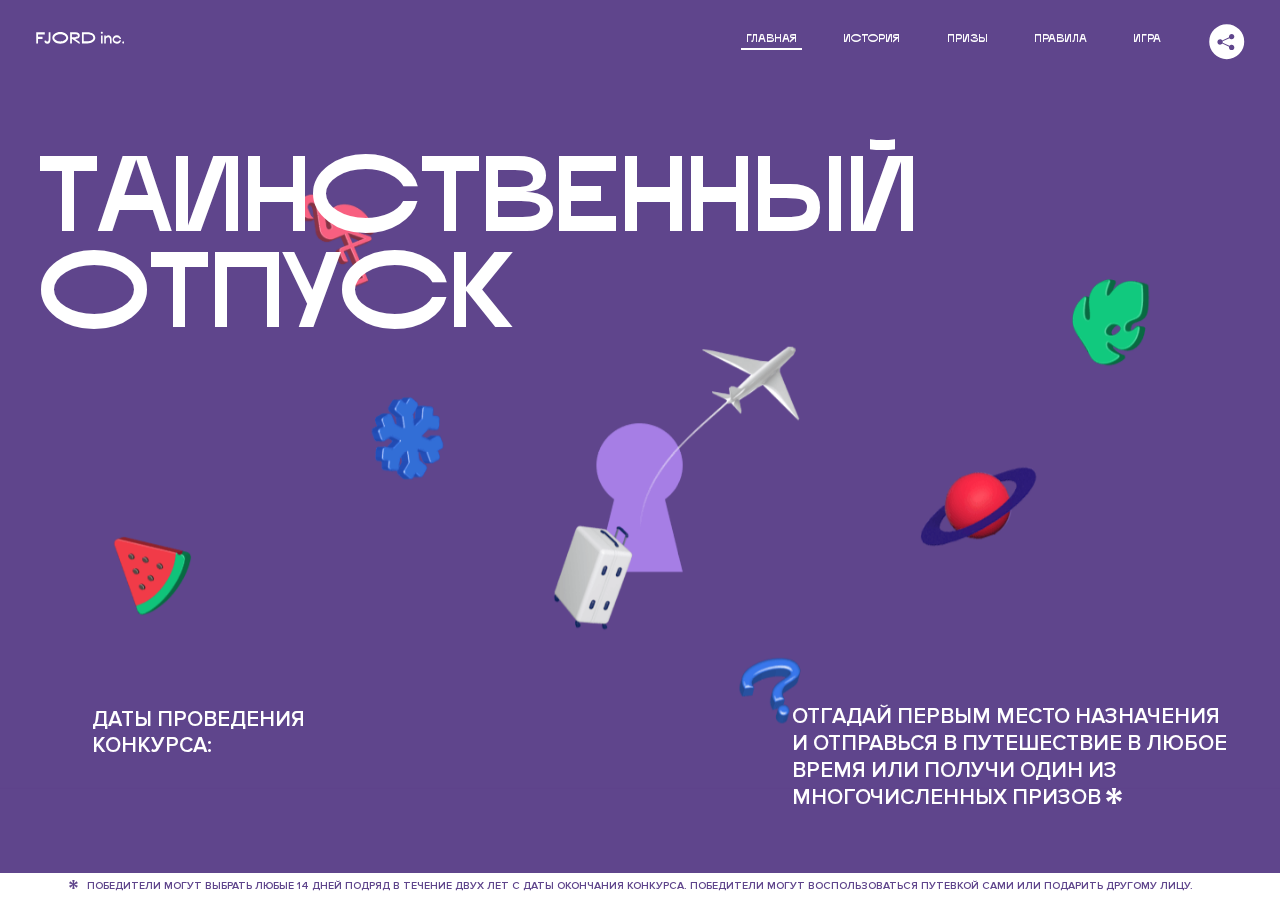
==== 7/index.html @ d40fec7a ":heavy_check_mark: Сборка #7" ====
<!DOCTYPE html>
<html lang="ru">
<head>
  <meta charset="UTF-8">
  <meta name="description" content="">
  <meta name="viewport" content="width=device-width, initial-scale=1.0">
  <meta http-equiv="X-UA-Compatible" content="ie=edge">
  <title>Mysterious Vacation</title>
  <link rel="stylesheet" href="css/style.min.css">
<link href="css/style.min.css" rel="stylesheet">  <base href="https://htmlacademy-animation.github.io/554481-magic-vacation-1/7/">
</head>
<body>

  <header class="page-header js-header">
    <div class="page-header__wrapper">
      <a href="#" class="page-header__logo" aria-label="Перейти на страницу FJORD.Inc">
        <svg width="100" height="15" viewBox="0 0 100 15" fill="none" xmlns="http://www.w3.org/2000/svg">
          <path d="M0.26 1.4V14H2.276V8.906H7.334V6.44H2.276V3.848H9.872V1.4H0.26ZM12.733 14.36C15.127 14.36 16.243 12.65 16.243 9.5V1.4H14.263V8.96C14.263 11.21 13.723 11.876 12.733 11.876C11.833 11.876 11.473 11.3 11.347 10.58L9.36702 10.94C9.63702 13.046 10.663 14.36 12.733 14.36ZM18.3918 7.7C18.3918 11.372 22.3878 14.36 27.3198 14.36C32.2518 14.36 36.2478 11.372 36.2478 7.7C36.2478 4.028 32.2518 1.04 27.3198 1.04C22.3878 1.04 18.3918 4.028 18.3918 7.7ZM20.6058 7.7C20.6058 5.378 23.6118 3.524 27.3198 3.524C30.9918 3.524 33.9798 5.378 33.9798 7.7C33.9798 10.004 30.9918 11.858 27.3198 11.858C23.6118 11.858 20.6058 10.004 20.6058 7.7ZM40.403 14V8.906H40.799L49.079 14.702V12.38L44.039 8.906H44.201C47.999 8.906 49.277 7.304 49.277 5.162C49.277 3.092 47.999 1.4 44.201 1.4H38.387V14H40.403ZM43.535 3.722C45.785 3.722 47.045 4.136 47.045 5.432C47.045 6.764 45.785 7.034 43.535 7.034H40.403V3.722H43.535ZM51.6936 1.382V14H57.8676C62.7456 14 66.7236 11.534 66.7236 7.7C66.7236 3.848 62.7456 1.382 57.8676 1.382H51.6936ZM53.7096 11.624V3.722H57.5436C61.5396 3.722 64.4916 5.018 64.4916 7.7C64.4916 10.238 61.5396 11.624 57.5436 11.624H53.7096ZM73.1832 14.018H74.9832V5H73.1832V14.018ZM72.9132 1.976C72.9132 2.57 73.3992 3.092 74.0832 3.092C74.7492 3.092 75.2352 2.57 75.2352 1.976C75.2352 1.382 74.7672 0.805999 74.0832 0.805999C73.3812 0.805999 72.9132 1.382 72.9132 1.976ZM76.7867 14H78.5687V9.104C78.7487 8.006 79.5947 6.962 81.0887 6.962C82.1147 6.962 83.2667 7.448 83.2667 9.554V14H85.0487V9.014C85.0487 6.152 83.2307 4.73 81.3587 4.73C79.9187 4.73 79.0727 5.558 78.5687 6.854V5H76.7867V14ZM90.9898 14.27C93.5098 14.27 95.3818 12.506 95.7238 10.328H94.0498C93.7258 11.3 92.6998 12.02 90.9898 12.02C88.8478 12.02 87.7678 10.922 87.7678 9.59C87.7678 8.24 88.8478 6.962 90.9898 6.962C92.7538 6.962 93.7978 7.844 94.0858 8.924H95.7418C95.4358 6.71 93.6178 4.73 90.9898 4.73C88.0918 4.73 86.1298 7.124 86.1298 9.59C86.1298 12.074 88.1278 14.27 90.9898 14.27ZM97.0693 12.938C97.0693 13.658 97.5553 14.144 98.2753 14.144C98.9953 14.144 99.4813 13.658 99.4813 12.938C99.4813 12.2 98.9953 11.714 98.2753 11.714C97.5553 11.714 97.0693 12.2 97.0693 12.938Z" fill="currentColor"></path>
        </svg>
      </a>
      <button class="page-header__toggler js-menu-toggler" type="button" aria-label="Управление мобильным меню"><span>Меню</span></button>
      <nav class="page-header__nav">
        <div class="page-header__menu js-menu" id="menu">
          <ul>
            <li>
              <a class="js-menu-link active" href="#top" data-href="top">главная</a>
            </li>
            <li>
              <a class="js-menu-link" href="#story" data-href="story">история</a>
            </li>
            <li>
              <a class="js-menu-link" href="#prizes" data-href="prizes">призы</a>
            </li>
            <li>
              <a class="js-menu-link" href="#rules" data-href="rules">правила</a>
            </li>
            <li>
              <a class="js-menu-link" href="#game" data-href="game">игра</a>
            </li>
          </ul>
        </div>
        <div class="page-header__social">
          <div class="social-block js-social-block">
            <button class="social-block__toggler" aria-label="Управлять блоком с социальными кнопками">
              <svg width="26" height="22" viewBox="0 0 27 22" fill="none" xmlns="http://www.w3.org/2000/svg">
                <path d="M19.6721 7.43664C21.6273 7.43664 23.213 5.85095 23.213 3.89566C23.213 1.94037 21.6273 0.354675 19.6721 0.354675C17.7168 0.354675 16.1311 1.94037 16.1311 3.89566C16.1311 4.19968 16.1728 4.49178 16.2458 4.77345L7.21751 8.95527C6.57519 8.05214 5.52303 7.46049 4.33078 7.46049C2.37549 7.46049 0.789795 9.04618 0.789795 11.0015C0.789795 12.9568 2.37549 14.5425 4.33078 14.5425C5.52303 14.5425 6.57668 13.9508 7.21751 13.0477L16.2458 17.2295C16.1743 17.5112 16.1311 17.8033 16.1311 18.1073C16.1311 20.0626 17.7168 21.6483 19.6721 21.6483C21.6273 21.6483 23.213 20.0626 23.213 18.1073C23.213 16.152 21.6273 14.5663 19.6721 14.5663C18.4798 14.5663 17.4262 15.158 16.7853 16.0611L7.75701 11.8793C7.82854 11.5976 7.87176 11.3055 7.87176 11.0015C7.87176 10.6974 7.83003 10.4053 7.75701 10.1237L16.7853 5.94186C17.4262 6.84499 18.4783 7.43664 19.6721 7.43664Z" fill="currentColor"></path>
              </svg>
            </button>
            <ul class="social-block__list">
              <li>
                <a class="social-block__link social-block__link--fb" href="#" aria-label="Мы на Facebook">
                  <svg width="8" height="17" viewBox="0 0 8 17" fill="none" xmlns="http://www.w3.org/2000/svg">
                    <path d="M4.24646 16.9899H1.09275L1.05793 8.49828H0V5.30707H1.05793V3.81124C1.05793 1.42084 2.57654 0 5.21735 0H7.41758V3.18585H5.30841C4.28262 3.18585 4.2478 3.48582 4.2478 4.24914V5.30707H7.42964L7.16716 8.49828H4.2478V16.9899H4.24646Z" fill="currentColor"></path>
                  </svg>
                </a>
              </li>
              <li>
                <a class="social-block__link social-block__link--insta" href="#" aria-label="Мы в Instagram">
                  <svg width="15" height="15" viewBox="0 0 15 15" fill="none" xmlns="http://www.w3.org/2000/svg">
                    <path d="M11.0197 0H4.19806C2.14246 0 0.471191 1.66993 0.471191 3.72285V10.5499C0.471191 12.6082 2.14112 14.2727 4.19806 14.2727H11.0197C13.0753 14.2727 14.7466 12.6082 14.7466 10.5499V3.72285C14.7466 1.67127 13.0753 0 11.0197 0ZM11.0197 12.4849H4.19806C3.13076 12.4849 2.26432 11.6158 2.26432 10.5512V3.72419C2.26432 2.65956 3.13076 1.79715 4.19806 1.79715H11.0197C12.087 1.79715 12.9535 2.6609 12.9535 3.72419V10.5512C12.9535 11.6145 12.087 12.4849 11.0197 12.4849Z" fill="currentColor"></path>
                    <path d="M7.60887 3.11084C5.38989 3.11084 3.58203 4.9187 3.58203 7.14036C3.58203 9.35532 5.38989 11.1645 7.60887 11.1645C9.83053 11.1645 11.6357 9.35666 11.6357 7.14036C11.6357 4.9187 9.83053 3.11084 7.60887 3.11084ZM7.60887 9.36871C6.37551 9.36871 5.37784 8.37372 5.37784 7.14036C5.37784 5.90699 6.37551 4.90665 7.60887 4.90665C8.83822 4.90665 9.84259 5.90833 9.84259 7.14036C9.84392 8.37238 8.83822 9.36871 7.60887 9.36871Z" fill="currentColor"></path>
                    <path d="M11.3573 2.35962C10.8256 2.35962 10.3931 2.79752 10.3931 3.32381C10.3931 3.85546 10.8256 4.29336 11.3573 4.29336C11.8862 4.29336 12.3215 3.85546 12.3215 3.32381C12.3215 2.79752 11.8862 2.35962 11.3573 2.35962Z" fill="currentColor"></path>
                  </svg>
                </a>
              </li>
              <li>
                <a class="social-block__link social-block__link--vk" href="#" aria-label="Мы ВКонтакте">
                  <svg width="17" height="10" viewBox="0 0 17 10" fill="none" xmlns="http://www.w3.org/2000/svg">
                    <path d="M14.1234 4.9002C14.1234 4.9002 16.3623 1.72708 16.5866 0.680242C16.6595 0.312285 16.4947 0.103188 16.1069 0.103188C16.1069 0.103188 14.8193 0.103188 14.168 0.103188C13.7235 0.103188 13.5587 0.293278 13.4235 0.579768C13.4235 0.579768 12.3724 2.82553 11.0969 4.24712C10.6861 4.70333 10.4781 4.84318 10.2511 4.84318C10.0646 4.84318 9.98625 4.6911 9.98625 4.27834V0.649016C9.98625 0.147997 9.92545 0.00135496 9.5066 0.00135496H6.39628C6.15578 0.00135496 6.0085 0.134417 6.0085 0.324506C6.0085 0.801084 6.73406 0.908351 6.73406 2.20231V4.87305C6.73406 5.40529 6.70569 5.61575 6.45303 5.61575C5.78016 5.61575 4.19528 3.30618 3.30623 0.678887C3.12923 0.145282 2.93737 0 2.43475 0H0.486409C0.205373 0 0 0.190085 0 0.476576C0 0.991172 0.60666 3.40801 2.99277 6.64358C4.59927 8.8201 6.70569 10 8.60269 10C9.76196 10 10.0416 9.80312 10.0416 9.31432V7.63883C10.0416 7.22607 10.2065 7.04956 10.4429 7.04956C10.7078 7.04956 11.1847 7.13238 12.2805 8.22268C13.5843 9.47862 13.6762 10 14.3896 10H16.5676C16.7919 10 17 9.89273 17 9.52342C17 9.02919 16.3623 8.15343 15.384 7.10659C14.9801 6.56755 14.3302 5.98914 14.1248 5.72301C13.8275 5.40801 13.9154 5.23014 14.1234 4.9002Z" fill="currentColor"></path>
                  </svg>
                </a>
              </li>
            </ul>
          </div>
        </div>
      </nav>
    </div>
  </header>

  <main class="page-content">

    <section class="animation-screen"></section>

    <section class="screen screen--hidden screen--intro js-scrollspy" id="top">
      <div class="screen__wrapper">
        <div class="intro">
          <h1 class="intro__title">Таинственный отпуск</h1>
          <div class="intro__content">
            <div class="intro__info">
              <p class="intro__label">Даты проведения конкурса:</p>
              <p class="intro__date">01 — 31.05 / 2020</p>
            </div>
            <div class="intro__message">
              <p>
                Отгадай первым место назначения и&nbsp;отправься в&nbsp;путешествие в&nbsp;любое время или получи один из многочисленных призов
                <svg width="16" height="16" viewBox="0 0 10 10" fill="none" xmlns="http://www.w3.org/2000/svg">
                  <path d="M0 6.35337L3.90271 4.99012L0 3.64663L1.34615 1.32374L4.44287 4.01073L3.67364 0H6.34615L5.57692 4.01073L8.65385 1.32374L10 3.64663L6.13405 4.99012L10 6.35337L8.65385 8.65651L5.57692 5.98927L6.34615 10H3.67364L4.44287 5.96952L1.34615 8.65651L0 6.35337Z" fill="currentColor"></path>
                </svg>
              </p>
            </div>
          </div>
        </div>
      </div>
      <div class="screen__footer js-footer">
        <button class="screen__footer-enlarge js-footer-toggler" type="button" aria-label="Показать сообщение">
          <svg width="10" height="10" viewBox="0 0 10 10" fill="none" xmlns="http://www.w3.org/2000/svg">
            <path d="M0 6.35337L3.90271 4.99012L0 3.64663L1.34615 1.32374L4.44287 4.01073L3.67364 0H6.34615L5.57692 4.01073L8.65385 1.32374L10 3.64663L6.13405 4.99012L10 6.35337L8.65385 8.65651L5.57692 5.98927L6.34615 10H3.67364L4.44287 5.96952L1.34615 8.65651L0 6.35337Z" fill="currentColor"></path>
          </svg>
        </button>
        <button class="screen__footer-collapse js-footer-toggler" type="button" aria-label="Скрыть сообщение">
          <svg width="13" height="13" viewBox="0 0 13 13" fill="none" xmlns="http://www.w3.org/2000/svg">
            <line x1="12.3536" y1="0.353553" x2="0.738349" y2="11.9688" stroke="currentColor"></line>
            <line x1="0.738319" y1="0.539925" x2="12.3535" y2="12.1551" stroke="currentColor"></line>
          </svg>
        </button>
        <div class="screen__footer-wrapper">
          <div class="screen__footer-announce">
            <p class="screen__footer-label">Даты проведения конкурса:</p>
            <p class="screen__footer-date">01 — 31.05 / 2020</p>
          </div>
          <div class="screen__footer-note">
            <p>
              <svg width="10" height="10" viewBox="0 0 10 10" fill="none" xmlns="http://www.w3.org/2000/svg">
                <path d="M0 6.35337L3.90271 4.99012L0 3.64663L1.34615 1.32374L4.44287 4.01073L3.67364 0H6.34615L5.57692 4.01073L8.65385 1.32374L10 3.64663L6.13405 4.99012L10 6.35337L8.65385 8.65651L5.57692 5.98927L6.34615 10H3.67364L4.44287 5.96952L1.34615 8.65651L0 6.35337Z" fill="currentColor"></path>
              </svg>
              <span>Победители могут выбрать любые 14 дней подряд в&nbsp;течение двух лет с&nbsp;даты окончания конкурса. Победители могут воспользоваться путевкой сами или подарить другому лицу.</span>
            </p>
          </div>
        </div>
      </div>
    </section>

    <section class="screen screen--hidden screen--story js-scrollspy" id="story">

      <div class="slider swiper-container js-slider">

        <div class="swiper-wrapper">

          <div class="slider__item swiper-slide">
            <h2 class="slider__item-title">История</h2>
            <p class="slider__item-text">Джеймс Таргет был основателем компании &laquo;Fjord Inc.&raquo;. С&nbsp;1965 года &laquo;Fjord Inc.&raquo; прославилась надёжными и&nbsp;удобными чемоданами и&nbsp;аксессуарами для туристов.</p>
          </div>

          <div class="slider__item swiper-slide">
            <p class="slider__item-text">Когда Джеймсу было 7&nbsp;лет, в&nbsp;их&nbsp;доме гостил дядюшка и&nbsp;развлекал детей рассказами о&nbsp;своей поездке в&nbsp;место, показавшееся малышу Таргету невероятным. Тогда Джеймс решил, что однажды посетит его, но&nbsp;не&nbsp;будет рассказывать о&nbsp;мечте, пока не&nbsp;осуществит.</p>
          </div>

          <div class="slider__item swiper-slide">
            <p class="slider__item-text">Джеймс Таргет стал увлеченным путешественником. Он&nbsp;посетил 5&nbsp;континентов, 126&nbsp;стран.</p>
          </div>

          <div class="slider__item swiper-slide">
            <p class="slider__item-text">Он&nbsp;сплавлялся по&nbsp;Амазонке и&nbsp;погружался в&nbsp;пещеры Франции, медитировал в&nbsp;горах Тибета и&nbsp;пожимал руку вождя племени Акугауа.</p>
          </div>

          <div class="slider__item swiper-slide">
            <p class="slider__item-text">Из&nbsp;своих поездок Джеймс Таргет привозил идеи, как сделать свои чемоданы &laquo;Fjord Inc.&raquo; удобными и&nbsp;приспособленными к&nbsp;разным дорожным условиям.</p>
          </div>

          <div class="slider__item swiper-slide">
            <p class="slider__item-text">Всё это время Джеймс не&nbsp;оставлял идею поездки своей мечты. Однако, как только он&nbsp;брался за&nbsp;планирование, возникали препятствия, не&nbsp;позволяющие отправиться туда.</p>
          </div>

          <div class="slider__item swiper-slide">
            <p class="slider__item-text">В&nbsp;возрасте 67&nbsp;лет Джеймс Таргет попал под лавину и&nbsp;погиб. В&nbsp;своём завещании он&nbsp;поручил отправить в&nbsp;заветное путешествие трёх смельчаков, единых с&nbsp;ним духом.</p>
          </div>

          <div class="slider__item swiper-slide">
            <p class="slider__item-text">Тех, кто сможет узнать таинственное место, задавая вопросы специально обученному ИИ&nbsp;&laquo;Соне&raquo;, ждет фантастическое путешествие.</p>
          </div>
        </div>
        <div class="slider__controls">
          <button class="slider__control slider__control--prev js-control-prev" type="button" aria-label="Показать предыдущую историю">
            <svg width="12" height="22" viewBox="0 0 12 22" fill="none" xmlns="http://www.w3.org/2000/svg">
              <path d="M11 1L1 11L11 21" stroke="currentColor" stroke-width="2" stroke-linejoin="round"></path>
            </svg>
          </button>
          <button class="slider__control slider__control--next js-control-next" type="button" aria-label="Показать следующую историю">
            <svg width="12" height="22" viewBox="0 0 12 22" fill="none" xmlns="http://www.w3.org/2000/svg">
              <path d="M1 1L11 11L1 21" stroke="currentColor" stroke-width="2" stroke-linejoin="round"></path>
            </svg>
          </button>
        </div>
        <div class="slider__pagination swiper-pagination"></div>
      </div>
    </section>

    <section class="screen screen--hidden screen--prizes js-scrollspy" id="prizes">
      <div class="screen__wrapper">
        <div class="prizes">
          <h2 class="prizes__title">ПРизы</h2>
          <div class="prizes__lead">
            <p>Найди ответ и&nbsp;получи один из&nbsp;призов:</p>
          </div>
          <ul class="prizes__list">
            <li class="prizes__item prizes__item--journeys">
              <div class="prizes__icon">
                <img src="img/primary-award.svg">
              </div>
              <p class="prizes__desc">
                <b>3</b>
                <span>загадочных путешествия</span>
              </p>
            </li>
            <li class="prizes__item prizes__item--cases">
              <div class="prizes__icon">
                <picture>
                  <source srcset="img/prize2-mob.svg" media="(orientation: portrait)">
                  <img src="img/prize2.svg" alt="">
                </picture>
              </div>
              <p class="prizes__desc">
                <b>7</b>
                <span>надежных чемоданов</span>
              </p>
            </li>
            <li class="prizes__item prizes__item--codes">
              <div class="prizes__icon">
                <picture>
                  <source srcset="img/prize3-mob.svg" media="(orientation: portrait)">
                  <img src="img/prize3.svg" alt="">
                </picture>
              </div>
              <p class="prizes__desc">
                <b>900</b>
                <span>
                  промокодов на&nbsp;скидку 15%
                  <svg width="10" height="10" viewBox="0 0 10 10" fill="none" xmlns="http://www.w3.org/2000/svg">
                    <path d="M0 6.35337L3.90271 4.99012L0 3.64663L1.34615 1.32374L4.44287 4.01073L3.67364 0H6.34615L5.57692 4.01073L8.65385 1.32374L10 3.64663L6.13405 4.99012L10 6.35337L8.65385 8.65651L5.57692 5.98927L6.34615 10H3.67364L4.44287 5.96952L1.34615 8.65651L0 6.35337Z" fill="currentColor"></path>
                  </svg>
                </span>
              </p>
            </li>
          </ul>
        </div>
      </div>
      <div class="screen__footer js-footer">
        <button class="screen__footer-enlarge js-footer-toggler" type="button" aria-label="Показать сообщение">
          <svg width="10" height="10" viewBox="0 0 10 10" fill="none" xmlns="http://www.w3.org/2000/svg">
            <path d="M0 6.35337L3.90271 4.99012L0 3.64663L1.34615 1.32374L4.44287 4.01073L3.67364 0H6.34615L5.57692 4.01073L8.65385 1.32374L10 3.64663L6.13405 4.99012L10 6.35337L8.65385 8.65651L5.57692 5.98927L6.34615 10H3.67364L4.44287 5.96952L1.34615 8.65651L0 6.35337Z" fill="currentColor"></path>
          </svg>
        </button>
        <button class="screen__footer-collapse js-footer-toggler" type="button" aria-label="Скрыть сообщение">
          <svg width="13" height="13" viewBox="0 0 13 13" fill="none" xmlns="http://www.w3.org/2000/svg">
            <line x1="12.3536" y1="0.353553" x2="0.738349" y2="11.9688" stroke="currentColor"></line>
            <line x1="0.738319" y1="0.539925" x2="12.3535" y2="12.1551" stroke="currentColor"></line>
          </svg>
        </button>
        <div class="screen__footer-wrapper">
          <div class="screen__footer-announce">
            <p class="screen__footer-label">Даты проведения конкурса:</p>
            <p class="screen__footer-date">01 — 31.05 / 2020</p>
          </div>
          <div class="screen__footer-note">
            <p>
              <svg width="10" height="10" viewBox="0 0 10 10" fill="none" xmlns="http://www.w3.org/2000/svg">
                <path d="M0 6.35337L3.90271 4.99012L0 3.64663L1.34615 1.32374L4.44287 4.01073L3.67364 0H6.34615L5.57692 4.01073L8.65385 1.32374L10 3.64663L6.13405 4.99012L10 6.35337L8.65385 8.65651L5.57692 5.98927L6.34615 10H3.67364L4.44287 5.96952L1.34615 8.65651L0 6.35337Z" fill="currentColor"></path>
              </svg>
              <span>Скидка&nbsp;15% на&nbsp;единоразовое приобретение путёвки с&nbsp;1&nbsp;июня 2020 по&nbsp;31&nbsp;мая 2022&nbsp;года. Суммируется с&nbsp;другими акциями</span>
            </p>
          </div>
        </div>
      </div>
    </section>

    <section class="screen screen--hidden screen--rules js-scrollspy" id="rules">
      <div class="screen__wrapper">
        <div class="rules">
          <h2 class="rules__title">Правила</h2>
          <div class="rules__lead">
            <p>Для того чтобы получить наследство Джеймса Таргета, тебе нужно выведать у&nbsp;&laquo;Сони&raquo;, куда предстоит отправиться тебе в&nbsp;случае победы</p>
          </div>
          <ol class="rules__list">
            <li class="rules__item">
              <p>Тебе отводится <br>5&nbsp;минут</p>
            </li>
            <li class="rules__item">
              <p>Задавай любые вопросы в&nbsp;текстовом поле</p>
            </li>
            <li class="rules__item">
              <p>Нажимай кнопку &laquo;Узнать&raquo;, чтобы получить ответ</p>
            </li>
            <li class="rules__item">
              <p>&laquo;Соня&raquo; может отвечать только&nbsp;Да или Нет</p>
            </li>
          </ol>
          <a href="#game" class="rules__link btn">Погнали!</a>
        </div>
      </div>
      <div class="screen__disclaimer">
        <div class="disclaimer">
          <ul>
            <li>
              <a href="#">Правовая информация</a>
            </li>
            <li>
              <a href="#">Подробные правила</a>
            </li>
          </ul>
        </div>
      </div>
    </section>

    <section class="screen screen--hidden screen--game js-scrollspy" id="game">
      <div class="screen__wrapper">
        <div class="game">
          <div class="game__header">
            <h2 class="game__title">Игра</h2>
            <div class="game__counter">
              <span>05</span>:<span>00</span>
            </div>
          </div>
          <div class="game__body">
            <div class="chat">
              <div class="chat__body js-chat">
                <ul class="chat__list" id="messages"></ul>
              </div>
              <div class="chat__footer">
                <form action="#" method="post" class="form" id="message-form">
                  <label for="message-field" class="visually-hidden">Поле для ввода вопроса</label>
                  <input type="text" class="form__field" id="message-field">
                  <button class="form__button btn">
                    Узнать
                    <svg width="18" height="19" viewBox="0 0 18 19" fill="none" xmlns="http://www.w3.org/2000/svg">
                      <path stroke="currentColor" stroke-width="2" d="M9 19V1"></path>
                      <path d="M1 9l8-8 8 8" stroke="currentColor" stroke-width="2" stroke-linejoin="round"></path>
                    </svg>
                  </button>
                </form>
              </div>
            </div>
          </div>
          <!-- временные кнопки для показа результата -->
          <div class="game__buttons">
            <button class="game__button btn js-show-result" type="button" data-target="result">Положительный результат</button>
            <button class="game__button btn js-show-result" type="button" data-target="result2">Положительный результат - 2</button>
            <button class="game__button btn js-show-result" type="button" data-target="result3">Отрицательный результат</button>
          </div>
        </div>
      </div>
    </section>

    <section class="screen screen--hidden screen--result" id="result">
      <div class="screen__wrapper">
        <div class="result result--trip">
          <div class="result__image">
            <picture>
              <source srcset="img/result1-mob.png 1x, img/result1-mob@2x.png 2x" media="(max-width: 768px) and (orientation: portrait)">
              <img src="img/result1.png" srcset="img/result1@2x.png 2x" alt="">
            </picture>
          </div>
          <h2 class="result__title">
            <span class="visually-hidden">ПОбеда!</span>
            <svg xmlns="http://www.w3.org/2000/svg" viewBox="0 0 568.85 109.24">
              <path d="M16,24.44V92H2.6V8H75V92H61.52V24.44H16Z" transform="translate(-2.1 -1.5)" fill="none" stroke="currentColor"></path>
              <path d="M148.76,5.6c32.88,0,59.52,19.92,59.52,44.4s-26.64,44.4-59.52,44.4S89.24,74.48,89.24,50,115.88,5.6,148.76,5.6Zm0,72.12c24.48,0,44.4-12.36,44.4-27.72s-19.92-27.84-44.4-27.84C124,22.16,104,34.52,104,50S124,77.72,148.76,77.72Z" transform="translate(-2.1 -1.5)" fill="none" stroke="currentColor"></path>
              <path d="M287.36,8V24.44H236v14.4h25.32c25.44,0,34,11.16,34,26.52,0,15.6-8.52,26.64-34,26.64H222.56V8h64.8ZM256.88,76.52c15.12,0,23.52-2,23.52-11.52S272,54.44,256.88,54.44H236V76.52h20.88Z" transform="translate(-2.1 -1.5)" fill="none" stroke="currentColor"></path>
              <path d="M371.47,8V24.44H320.84V41.6h33.6V58h-33.6V75.56h50.64V92H307.4V8h64.08Z" transform="translate(-2.1 -1.5)" fill="none" stroke="currentColor"></path>
              <path d="M382.39,110.24V75.56h7.44c4.56-4.68,7.8-18.36,8.76-56L399,8h48.6V75.56h10v34.68H442.87V92H397v18.24H382.39Zm51.72-34.68V24.44H411.55v3.12c-0.48,22.44-3.24,37.68-7.2,48h29.76Z" transform="translate(-2.1 -1.5)" fill="none" stroke="currentColor"></path>
              <path d="M463.75,92l28-84h27.12l28.08,84H533.47l-7.8-23.52h-37.8L480.07,92H463.75Zm56.64-40L507,11.84,493.51,52h26.88Z" transform="translate(-2.1 -1.5)" fill="none" stroke="currentColor"></path>
              <path d="M554.12,70.4L555.55,2H569l1.44,68.4H554.12Zm8.28,6.36c4.8,0,8,3.24,8,8.16a8,8,0,1,1-16.08,0C554.35,80,557.59,76.76,562.39,76.76Z" transform="translate(-2.1 -1.5)" fill="none" stroke="currentColor"></path>
            </svg>
          </h2>
          <div class="result__text">
            <p>ты&nbsp;отправляешься в&nbsp;Арктику!</p>
          </div>
          <div class="result__form">
            <form action="#" method="post" class="form form--result">
              <label for="email-field" class="form__label">зарегистрируй результат</label>
              <input type="email" class="form__field" id="email-field" placeholder="e-mail для регистации результата и получения приза" required="">
              <button class="form__button btn">
                отправить
                <svg width="18" height="19" viewBox="0 0 18 19" fill="none" xmlns="http://www.w3.org/2000/svg">
                  <path stroke="currentColor" stroke-width="2" d="M9 19V1"></path>
                  <path d="M1 9l8-8 8 8" stroke="currentColor" stroke-width="2" stroke-linejoin="round"></path>
                </svg>
              </button>
            </form>
          </div>
        </div>
      </div>
    </section>

    <section class="screen screen--hidden screen--result" id="result2">
      <div class="screen__wrapper">
        <div class="result result--prize">
          <div class="result__image">
            <picture>
              <source srcset="img/result2-mob.png 1x, img/result2-mob@2x.png 2x" media="(max-width: 768px) and (orientation: portrait)">
              <img src="img/result2.png" srcset="img/result2@2x.png 2x" alt="">
            </picture>
          </div>
          <h2 class="result__title">
            <span class="visually-hidden">ПОбеда!</span>
            <svg xmlns="http://www.w3.org/2000/svg" viewBox="0 0 568.85 109.24">
              <path d="M16,24.44V92H2.6V8H75V92H61.52V24.44H16Z" transform="translate(-2.1 -1.5)" fill="none" stroke="currentColor"></path>
              <path d="M148.76,5.6c32.88,0,59.52,19.92,59.52,44.4s-26.64,44.4-59.52,44.4S89.24,74.48,89.24,50,115.88,5.6,148.76,5.6Zm0,72.12c24.48,0,44.4-12.36,44.4-27.72s-19.92-27.84-44.4-27.84C124,22.16,104,34.52,104,50S124,77.72,148.76,77.72Z" transform="translate(-2.1 -1.5)" fill="none" stroke="currentColor"></path>
              <path d="M287.36,8V24.44H236v14.4h25.32c25.44,0,34,11.16,34,26.52,0,15.6-8.52,26.64-34,26.64H222.56V8h64.8ZM256.88,76.52c15.12,0,23.52-2,23.52-11.52S272,54.44,256.88,54.44H236V76.52h20.88Z" transform="translate(-2.1 -1.5)" fill="none" stroke="currentColor"></path>
              <path d="M371.47,8V24.44H320.84V41.6h33.6V58h-33.6V75.56h50.64V92H307.4V8h64.08Z" transform="translate(-2.1 -1.5)" fill="none" stroke="currentColor"></path>
              <path d="M382.39,110.24V75.56h7.44c4.56-4.68,7.8-18.36,8.76-56L399,8h48.6V75.56h10v34.68H442.87V92H397v18.24H382.39Zm51.72-34.68V24.44H411.55v3.12c-0.48,22.44-3.24,37.68-7.2,48h29.76Z" transform="translate(-2.1 -1.5)" fill="none" stroke="currentColor"></path>
              <path d="M463.75,92l28-84h27.12l28.08,84H533.47l-7.8-23.52h-37.8L480.07,92H463.75Zm56.64-40L507,11.84,493.51,52h26.88Z" transform="translate(-2.1 -1.5)" fill="none" stroke="currentColor"></path>
              <path d="M554.12,70.4L555.55,2H569l1.44,68.4H554.12Zm8.28,6.36c4.8,0,8,3.24,8,8.16a8,8,0,1,1-16.08,0C554.35,80,557.59,76.76,562.39,76.76Z" transform="translate(-2.1 -1.5)" fill="none" stroke="currentColor"></path>
            </svg>
          </h2>
          <div class="result__text">
            <p>чемодан &laquo;Fjord&nbsp;Inc.&raquo;&nbsp;твой</p>
          </div>
          <div class="result__form">
            <form action="#" method="post" class="form form--result">
              <label for="email-field2" class="form__label">зарегистрируй результат</label>
              <input type="email" class="form__field" id="email-field2" placeholder="e-mail для регистации результата и получения приза" required="">
              <button class="form__button btn">
                отправить
                <svg width="18" height="19" viewBox="0 0 18 19" fill="none" xmlns="http://www.w3.org/2000/svg">
                  <path stroke="currentColor" stroke-width="2" d="M9 19V1"></path>
                  <path d="M1 9l8-8 8 8" stroke="currentColor" stroke-width="2" stroke-linejoin="round"></path>
                </svg>
              </button>
            </form>
          </div>
        </div>
      </div>
    </section>

    <section class="screen screen--hidden screen--result" id="result3">
      <div class="screen__wrapper">
        <div class="result result--negative">
          <div class="result__image">
            <picture>
              <source srcset="img/result3-mob.png 1x, img/result3-mob@2x.png 2x" media="(max-width: 768px) and (orientation: portrait)">
              <img src="img/result3.png" srcset="img/result3@2x.png 2x" alt="">
            </picture>
          </div>
          <h2 class="result__title">
            <span class="visually-hidden">Не угадал!</span>
            <svg xmlns="http://www.w3.org/2000/svg" viewBox="0 0 660.77 109.24">
              <path d="M2.66,92V8H16.1V42.2H53.3V8H66.74V92H53.3V58.64H16.1V92H2.66Z" transform="translate(-2.16 -1.5)" fill="none" stroke="currentColor"></path>
              <path d="M147.62,8V24.44H97V41.6h33.6V58H97V75.56h50.64V92H83.54V8h64.08Z" transform="translate(-2.16 -1.5)" fill="none" stroke="currentColor"></path>
              <path d="M199.22,8l20.52,42.36L235.34,8h16.44l-31,84H204.38l9.48-25.92L185.78,8h13.44Z" transform="translate(-2.16 -1.5)" fill="none" stroke="currentColor"></path>
              <path d="M273.74,24.44V92H260.3V8h50.16V24.44H273.74Z" transform="translate(-2.16 -1.5)" fill="none" stroke="currentColor"></path>
              <path d="M307.1,92l28-84h27.12l28.08,84H376.82L369,68.48h-37.8L323.42,92H307.1Zm56.64-40L350.3,11.84,336.86,52h26.88Z" transform="translate(-2.16 -1.5)" fill="none" stroke="currentColor"></path>
              <path d="M396.38,110.24V75.56h7.44c4.56-4.68,7.8-18.36,8.76-56L412.94,8h48.6V75.56h10v34.68H456.86V92H411v18.24H396.38ZM448.1,75.56V24.44H425.54v3.12c-0.48,22.44-3.24,37.68-7.2,48H448.1Z" transform="translate(-2.16 -1.5)" fill="none" stroke="currentColor"></path>
              <path d="M477.74,92l28-84h27.12L560.9,92H547.46l-7.8-23.52h-37.8L494.06,92H477.74Zm56.64-40-13.44-40.2L507.5,52h26.88Z" transform="translate(-2.16 -1.5)" fill="none" stroke="currentColor"></path>
              <path d="M568.7,76.88a13.77,13.77,0,0,0,5,1c6.6,0,10.44-6.24,12-58.32L586.22,8h46.2V92H619V24.44H598.82l-0.12,3.12C597.14,81,589,94.4,573.74,94.4a28.55,28.55,0,0,1-6.72-.84Z" transform="translate(-2.16 -1.5)" fill="none" stroke="currentColor"></path>
              <path d="M646.1,70.4L647.54,2H661l1.44,68.4H646.1Zm8.28,6.36c4.8,0,8,3.24,8,8.16a8,8,0,0,1-16.08,0C646.34,80,649.58,76.76,654.38,76.76Z" transform="translate(-2.16 -1.5)" fill="none" stroke="currentColor"></path>
            </svg>
          </h2>
          <button class="result__button js-play" type="button">
            не сдавайся!
            <span>
              <svg width="27" height="22" viewBox="0 0 27 22" fill="none" xmlns="http://www.w3.org/2000/svg">
                <path d="M10.6899 1.47998C5.42992 1.47998 1.16992 5.73998 1.16992 11C1.16992 16.26 5.42992 20.52 10.6899 20.52C15.9499 20.52 20.2099 16.26 20.2099 11V7.13998" stroke="currentColor" stroke-width="2" stroke-miterlimit="10"></path>
                <path d="M15.1099 12.5099L20.1499 7.13989L25.3099 12.6299" stroke="currentColor" stroke-width="2" stroke-miterlimit="10" stroke-linejoin="round"></path>
              </svg>
            </span>
          </button>
        </div>
      </div>
    </section>

  </main>

<script src="js/script.js"></script></body>
</html>
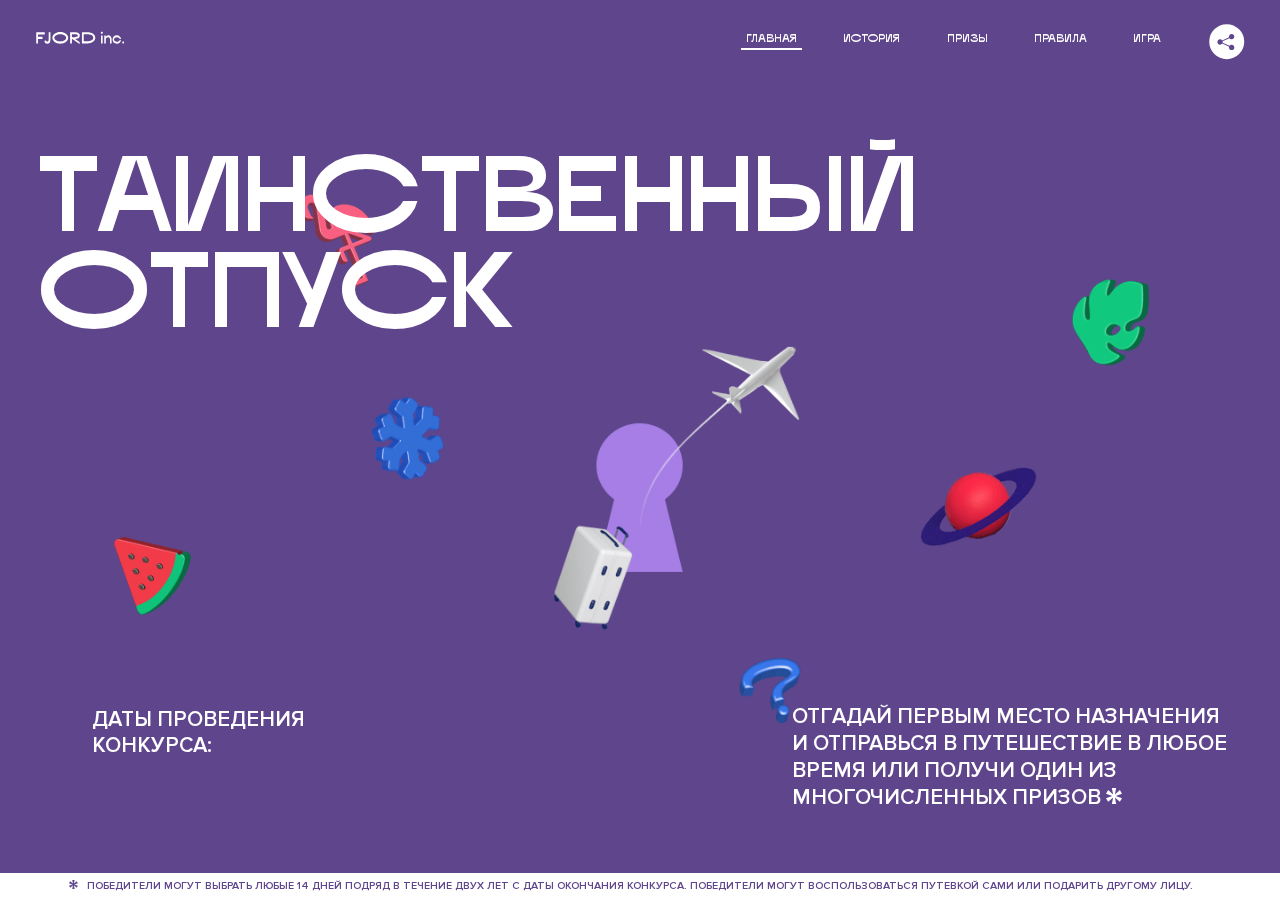
==== commit 28aaf161: ":heavy_check_mark: Сборка #7" ====
--- a/7/index.html
+++ b/7/index.html
@@ -195,7 +195,163 @@
           <ul class="prizes__list">
             <li class="prizes__item prizes__item--journeys">
               <div class="prizes__icon">
-                <img src="img/primary-award.svg">
+                <svg xmlns="http://www.w3.org/2000/svg" xmlns:xlink="http://www.w3.org/1999/xlink" viewBox="0 0 350 330">
+                  <animate id="journeys" begin="indefinite"></animate>
+                  <g id="background">
+                    <animate attributeType="CSS" attributeName="opacity" values="1; 1; 1; 1; 0" dur="0.3s" begin="cabinMove.begin + 2.1s" fill="freeze"></animate>
+                    <path xmlns="http://www.w3.org/2000/svg" d="M289.94,328H200.15c-0.86,0-1.56,0-2.25,0h-19c-1.5,0-2.23,0-3.1,0h-32.3c-1.09,0-1.66,0-2.31,0H80.78" fill="none" stroke="#fff" stroke-linecap="round" stroke-miterlimit="10" stroke-width="2"></path>
+                    <path d="M289.94 327.88H244.88L212.8 296.58C212.459 296.292 212.027 296.134 211.58 296.134C211.133 296.134 210.701 296.292 210.36 296.58L200.16 306.81C199.847 307.08 199.448 307.229 199.035 307.229C198.622 307.229 198.223 307.08 197.91 306.81L178.91 286.64C178.477 286.273 177.928 286.072 177.36 286.072C176.792 286.072 176.243 286.273 175.81 286.64L149.39 312.28C149.078 312.552 148.679 312.702 148.265 312.702C147.851 312.702 147.452 312.552 147.14 312.28L144.51 309.36C144.195 309.071 143.783 308.911 143.355 308.911C142.927 308.911 142.515 309.071 142.2 309.36L124.63 329H80.78" fill="none" stroke="#fff" stroke-linecap="round" stroke-miterlimit="10" stroke-width="2">
+                      <animate attributeName="d" dur="0.5s" begin="cabinMove.begin + 2s" values="M 289.94 327.88 L 244.88 327.88 L 212.8 296.58 C 212.459 296.292 212.027 296.134 211.58 296.134 C 211.133 296.134 210.701 296.292 210.36 296.58 L 200.16 306.81 C 199.848 307.08 199.448 307.229 199.035 307.229 C 198.622 307.229 198.222 307.08 197.91 306.81 C 191.577 300.087 185.243 293.363 178.91 286.64 C 178.477 286.274 177.927 286.072 177.36 286.072 C 176.793 286.072 176.243 286.274 175.81 286.64 C 167.003 295.187 158.197 303.733 149.39 312.28 C 149.079 312.552 148.679 312.702 148.265 312.702 C 147.851 312.702 147.451 312.552 147.14 312.28 C 146.263 311.307 145.387 310.333 144.51 309.36 C 144.195 309.071 143.782 308.911 143.355 308.911 C 142.928 308.911 142.515 309.071 142.2 309.36 C 136.343 315.907 130.487 322.453 124.63 329 L 80.78 329;
+                          M 289.94 328 L 271.982 328 L 254.024 328 C 248.038 328 242.052 328 236.066 328 C 230.08 328 224.094 328 218.108 328 L 200.15 328 C 199.29 328 198.59 328 197.9 328 C 191.567 328 185.233 328 178.9 328 C 178.525 328 178.198 328 177.905 328 C 177.612 328 177.353 328 177.114 328 C 176.874 328 176.655 328 176.44 328 C 176.226 328 176.018 328 175.8 328 C 165.033 328 154.267 328 143.5 328 C 143.282 328 143.085 328 142.904 328 C 142.722 328 142.557 328 142.403 328 C 142.249 328 142.106 328 141.97 328 C 141.834 328 141.704 328 141.575 328 C 141.447 328 141.32 328 141.19 328 L 80.78 328" fill="freeze"></animate>
+                    </path>
+                  </g>
+                  <g id="clouds">
+                    <g id="left">
+                      <animate attributeType="CSS" attributeName="opacity" values="0; 1; 0" dur="1.5s" begin="cabinMove.begin" fill="freeze"></animate>
+                      <path d="M236.18 105.66H299.09" stroke="white" stroke-width="2" stroke-miterlimit="10" stroke-linecap="round" fill="none">
+                        <animateTransform attributeName="transform" type="translate" values="0 0; -200 0" dur="1.5s" begin="cabinMove.begin" fill="freeze"></animateTransform>
+                      </path>
+                      <path d="M209 95.4H244.29C244.29 92.1113 245.596 88.9573 247.922 86.6319C250.247 84.3064 253.401 83 256.69 83C259.979 83 263.133 84.3064 265.458 86.6319C267.784 88.9573 269.09 92.1113 269.09 95.4H287.02" stroke="white" stroke-width="2" stroke-miterlimit="10" stroke-linecap="round" fill="none">
+                        <animateTransform attributeName="transform" type="translate" values="0 0; -210 0" dur="1.5s" begin="cabinMove.begin" fill="freeze"></animateTransform>
+                      </path>
+                    </g>
+                    <g id="right" opacity="0">
+                      <animate attributeType="CSS" attributeName="opacity" values="0; 1; 0;" dur="1.5s" begin="cabinMove.begin + 1s" fill="freeze"></animate>
+                      <path d="M258.96 93.19H298.74" stroke="white" stroke-width="2" stroke-miterlimit="10" stroke-linecap="round">
+                        <animateTransform attributeName="transform" type="translate" values="0 0; -210 0" dur="1.5s" begin="cabinMove.begin + 1s" fill="freeze"></animateTransform>
+                      </path>
+                      <path d="M278.75 82.91H251.39C251.39 79.6213 250.084 76.4673 247.758 74.1419C245.433 71.8164 242.279 70.51 238.99 70.51C235.701 70.51 232.547 71.8164 230.222 74.1419C227.896 76.4673 226.59 79.6213 226.59 82.91H208.65" stroke="white" stroke-width="2" stroke-miterlimit="10" stroke-linecap="round" fill="none">
+                        <animateTransform attributeName="transform" type="translate" values="0 0; -200 0" dur="1.5s" begin="cabinMove.begin + 1s" fill="freeze"></animateTransform>
+                      </path>
+                      <path d="M287.01 82.91H309.21" stroke="white" stroke-width="2" stroke-miterlimit="10" stroke-linecap="round">
+                        <animateTransform attributeName="transform" type="translate" values="0 0; -200 0" dur="1.5s" begin="cabinMove.begin + 1s" fill="freeze"></animateTransform>
+                      </path>
+                    </g>
+                  </g>
+                  <g id="cabin">
+                    <animateTransform id="cabinMove" attributeName="transform" type="scale" values="1 1; 1 0.99; 1 1" dur="1.4s" repeatCount="2" fill="freeze" begin="journeys.begin"></animateTransform>
+                    <path id="cabin" d="M175.44 249.28H223.8C226.863 249.278 229.831 248.216 232.201 246.275C234.57 244.334 236.195 241.633 236.8 238.63L240.54 220.31H172.36V246.2C172.363 247.016 172.688 247.798 173.265 248.375C173.842 248.952 174.624 249.277 175.44 249.28V249.28Z" stroke="white" fill="none" stroke-width="2" stroke-linecap="round" stroke-linejoin="round">
+                      <animate attributeType="CSS" attributeName="opacity" values="1; 0" dur="0.3s" begin="cabinMove.begin + 2s" fill="freeze"></animate>
+                    </path>
+                    <path id="door" d="M235.79,241.69h-9.22a8.31,8.31,0,0,1-8.28-8.31V220.31" fill="none" stroke="#fff" stroke-linecap="round" stroke-miterlimit="10" stroke-width="2">
+                      <animate attributeType="CSS" attributeName="opacity" values="1; 0" dur="0.3s" begin="cabinMove.begin + 2s" fill="freeze"></animate>
+                    </path>
+                    <path id="left-window" d="M185.64 231.88h-2.05a3.45 3.45 0 00-3.43 3.45v2.92a3.45 3.45 0 003.43 3.45h2.05a3.45 3.45 0 003.43-3.45v-2.92a3.45 3.45 0 00-3.43-3.45z" fill="none" stroke="#fff" stroke-linecap="round" stroke-linejoin="round" stroke-width="2">
+                      <animate attributeType="CSS" attributeName="opacity" values="1; 0" dur="0.3s" begin="cabinMove.begin + 2s" fill="freeze"></animate>
+                    </path>
+                    <path id="right-window" d="M204.25 231.88h-2.05a3.45 3.45 0 00-3.43 3.45v2.92a3.45 3.45 0 003.43 3.45h2.05a3.45 3.45 0 003.43-3.45v-2.92a3.44 3.44 0 00-3.43-3.45z" fill="none" stroke="white" stroke-width="2" stroke-linecap="round" stroke-linejoin="round">
+                      <animate attributeName="d" begin="cabinMove.begin + 2s" dur="0.5s" values="M 204.25 233.502 C 204.25 233.394 204.25 233.286 204.25 233.178 L 204.25 232.853 C 204.25 232.745 204.25 232.637 204.25 232.529 C 204.25 232.421 204.25 232.313 204.25 232.204 L 204.25 231.88 C 204.25 231.88 204.25 231.88 204.25 231.88 C 203.567 231.88 202.883 231.88 202.2 231.88 L 202.2 234.8 C 202.883 234.8 203.567 234.8 204.25 234.8 C 204.25 234.692 204.25 234.584 204.25 234.476 L 204.25 234.151 L 204.25 233.827 C 204.25 233.719 204.25 233.61 204.25 233.502;
+                          M 245.484 220.254 C 242.202 216.961 240.355 212.499 240.35 207.85 L 240.35 170 C 240.355 165.351 242.202 160.889 245.484 157.596 C 248.765 154.303 253.221 152.441 257.87 152.42 L 275 152.42 C 279.647 152.444 284.1 154.307 287.38 157.6 C 290.659 160.892 292.505 165.353 292.51 170 L 292.51 207.83 C 292.507 212.48 290.663 216.944 287.384 220.24 C 284.105 223.537 279.65 225.404 275 225.43 L 275 225.43 L 257.87 225.43 C 253.221 225.409 248.765 223.547 245.484 220.254" fill="freeze"></animate>
+                    </path>
+                  </g>
+                  <g id="wind">
+                    <animate attributeType="CSS" attributeName="opacity" values="1; 0" dur="0.3s" begin="cabinMove.begin + 2.1s" fill="freeze"></animate>
+                    <line x1="106.25" y1="179.49" x2="84.05" y2="179.49" fill="none" stroke="#fff" stroke-linecap="round" stroke-miterlimit="10" stroke-width="2">
+                      <animate repeatCount="indefinite" attributeName="x2" dur="0.2s" begin="cabinMove.begin" values="84.05; 90; 84.05"></animate>
+                    </line>
+                    <line x1="106.25" y1="201.23" x2="84.05" y2="201.23" fill="none" stroke="#fff" stroke-linecap="round" stroke-miterlimit="10" stroke-width="2">
+                      <animate repeatCount="indefinite" attributeName="x2" dur="0.2s" begin="cabinMove.begin + 0.1s" values="84.05; 90; 84.05"></animate>
+                    </line>
+                    <line x1="106.25" y1="190.98" x2="68.77" y2="190.98" fill="none" stroke="#fff" stroke-linecap="round" stroke-miterlimit="10" stroke-width="2">
+                      <animate repeatCount="indefinite" attributeName="x2" dur="0.2s" begin="cabinMove.begin + 0.1s" values="68.77; 72; 68.77"></animate>
+                    </line>
+                  </g>
+                  <g id="backTail">
+                    <animate attributeType="CSS" attributeName="opacity" values="1; 0" dur="0.3s" begin="cabinMove.begin + 2.1s" fill="freeze"></animate>
+                    <animateTransform attributeName="transform" type="translate" values="0 0; 0 -3; 0 0; 0 3; 0 0" dur="2s" repeatCount="2" begin="cabinMove.begin"></animateTransform>
+                    <path d="M123.23,173.34h9.16a3.29,3.29,0,0,1,3.29,3.3v5.71a3.29,3.29,0,0,1-3.29,3.3H115.57a1.32,1.32,0,0,1-1.32-1.32v-2a9,9,0,0,1,9-9" fill="#068e4d"></path>
+                    <path d="M123.23,173.34h9.16a3.29,3.29,0,0,1,3.29,3.3v5.71a3.29,3.29,0,0,1-3.29,3.3H115.57a1.32,1.32,0,0,1-1.32-1.32v-2A9,9,0,0,1,123.23,173.34Z" fill="none" stroke="#fff" stroke-linecap="round" stroke-linejoin="round" stroke-width="2"></path>
+                    <path d="M123.23,207.39h9.16a3.29,3.29,0,0,0,3.29-3.3v-5.71a3.29,3.29,0,0,0-3.29-3.3H115.57a1.32,1.32,0,0,0-1.32,1.32v2a9,9,0,0,0,9,9" fill="#068e4d"></path>
+                    <path d="M123.23,207.39h9.16a3.29,3.29,0,0,0,3.29-3.3v-5.71a3.29,3.29,0,0,0-3.29-3.3H115.57a1.32,1.32,0,0,0-1.32,1.32v2A9,9,0,0,0,123.23,207.39Z" fill="none" stroke="#fff" stroke-linecap="round" stroke-linejoin="round" stroke-width="2"></path>
+                    <path d="M123.23,173.34h9.16a3.29,3.29,0,0,1,3.29,3.3v5.71a3.29,3.29,0,0,1-3.29,3.3H115.57a1.32,1.32,0,0,1-1.32-1.32v-2a9,9,0,0,1,9-9" fill="#068e4d"></path>
+                    <path d="M123.23,173.34h9.16a3.29,3.29,0,0,1,3.29,3.3v5.71a3.29,3.29,0,0,1-3.29,3.3H115.57a1.32,1.32,0,0,1-1.32-1.32v-2A9,9,0,0,1,123.23,173.34Z" fill="none" stroke="#fff" stroke-linecap="round" stroke-linejoin="round" stroke-width="2"></path>
+                    <path d="M123.23,207.39h9.16a3.29,3.29,0,0,0,3.29-3.3v-5.71a3.29,3.29,0,0,0-3.29-3.3H115.57a1.32,1.32,0,0,0-1.32,1.32v2a9,9,0,0,0,9,9" fill="#068e4d"></path>
+                    <path d="M123.23,207.39h9.16a3.29,3.29,0,0,0,3.29-3.3v-5.71a3.29,3.29,0,0,0-3.29-3.3H115.57a1.32,1.32,0,0,0-1.32,1.32v2A9,9,0,0,0,123.23,207.39Z" fill="none" stroke="#fff" stroke-linecap="round" stroke-linejoin="round" stroke-width="2"></path>
+                  </g>
+                  <g id="baloon">
+                    <animate attributeType="CSS" attributeName="opacity" values="1; 0" dur="0.3s" begin="cabinMove.begin + 2.1s" fill="freeze"></animate>
+                    <path d="M205,227.08c43.38,0,74.86-15.55,74.86-37s-31.48-37-74.86-37c-27.94,0-55.36,13.53-73.46,24.87a14.3,14.3,0,0,0,0,24.21c18.09,11.33,45.52,24.87,73.46,24.87" fill="#068e4d"></path>
+                    <path d="M205,227.08c43.38,0,74.86-15.55,74.86-37s-31.48-37-74.86-37c-27.94,0-55.36,13.53-73.46,24.87a14.3,14.3,0,0,0,0,24.21C149.63,213.54,177.06,227.08,205,227.08Z" fill="none" stroke="#fff" stroke-width="2"></path>
+                    <path d="M204.99 190.43C176.76 190.43 148.93 181.85 132.19 186.09C128.24 187.09 126.19 188.75 126.11 190.43C126.028 188.159 126.546 185.908 127.612 183.901C128.678 181.894 130.253 180.204 132.18 179C148.92 168.5 176.76 154.32 204.99 154.32C249.8 154.32 278.63 170.32 278.63 190.07C278.63 190.19 278.63 190.31 278.63 190.44C278.26 182.49 249.52 190.43 204.99 190.43Z" fill="#36E69A"></path>
+                    <path d="M132.18,186.12c16.74-4.27,44.58-10,72.81-10,44.53,0,73.26,6.43,73.61,14.38,0,0.17,0,.34,0,0.51-0.85,7.86-29.45,14.17-73.6,14.17-28.23,0-56.07-5.76-72.81-10-3.79-1-5.79-2.53-6-4.13l0-.51c0.13-1.69,2.15-3.36,6.1-4.37" fill="#25b774">
+                      <animate attributeName="d" dur="2s" begin="cabinMove.begin" repeatCount="2" values="M 132.18 186.12 C 148.92 181.85 176.76 176.12 204.99 176.12 C 249.52 176.12 278.25 182.55 278.6 190.5 C 278.6 190.67 278.6 190.84 278.6 191.01 C 277.75 198.87 249.15 205.18 205 205.18 C 176.77 205.18 148.93 199.42 132.19 195.18 C 128.4 194.18 126.4 192.65 126.19 191.05 L 126.19 190.54 C 126.32 188.85 128.34 187.18 132.29 186.17;
+                          M 131.99 186 C 148.73 181.73 175.27 184 203.5 184 C 248.03 184 278.06 182.43 278.41 190.38 C 278.41 190.55 278.41 190.72 278.41 190.89 C 277.56 198.75 247.66 213.06 203.51 213.06 C 175.28 213.06 148.74 199.3 132 195.06 C 128.21 194.06 126.21 192.53 126 190.93 L 126 190.42 C 126.13 188.73 128.15 187.06 132.1 186.05;
+                          M 132.18 186.12 C 148.92 181.85 176.76 176.12 204.99 176.12 C 249.52 176.12 278.25 182.55 278.6 190.5 C 278.6 190.67 278.6 190.84 278.6 191.01 C 277.75 198.87 249.15 205.18 205 205.18 C 176.77 205.18 148.93 199.42 132.19 195.18 C 128.4 194.18 126.4 192.65 126.19 191.05 L 126.19 190.54 C 126.32 188.85 128.34 187.18 132.29 186.17;
+                          M 131.99 186 C 148.73 181.73 176.77 170 205 170 C 249.53 170 278.06 182.43 278.41 190.38 C 278.41 190.55 278.41 190.72 278.41 190.89 C 277.56 198.75 249.16 199.06 205.01 199.06 C 176.78 199.06 148.74 199.3 132 195.06 C 128.21 194.06 126.21 192.53 126 190.93 L 126 190.42 C 126.13 188.73 128.15 187.06 132.1 186.05;
+                          M 132.18 186.12 C 148.92 181.85 176.76 176.12 204.99 176.12 C 249.52 176.12 278.25 182.55 278.6 190.5 C 278.6 190.67 278.6 190.84 278.6 191.01 C 277.75 198.87 249.15 205.18 205 205.18 C 176.77 205.18 148.93 199.42 132.19 195.18 C 128.4 194.18 126.4 192.65 126.19 191.05 L 126.19 190.54 C 126.32 188.85 128.34 187.18 132.29 186.17" fill="freeze"></animate>
+                    </path>
+                  </g>
+                  <g id="frontTail">
+                    <animate attributeType="CSS" attributeName="opacity" values="1; 0" dur="0.3s" begin="cabinMove.begin + 2.1s" fill="freeze"></animate>
+                    <animateTransform attributeName="transform" type="translate" values="0 0; 0 3; 0 0; 0 -3; 0 0" dur="2s" repeatCount="2" begin="cabinMove.begin"></animateTransform>
+                    <path d="M123.23,173.34h9.16a3.29,3.29,0,0,1,3.29,3.3v5.71a3.29,3.29,0,0,1-3.29,3.3H115.57a1.32,1.32,0,0,1-1.32-1.32v-2a9,9,0,0,1,9-9" fill="#068e4d"></path>
+                    <path d="M123.23,173.34h9.16a3.29,3.29,0,0,1,3.29,3.3v5.71a3.29,3.29,0,0,1-3.29,3.3H115.57a1.32,1.32,0,0,1-1.32-1.32v-2A9,9,0,0,1,123.23,173.34Z" fill="none" stroke="#fff" stroke-linecap="round" stroke-linejoin="round" stroke-width="2"></path>
+                    <path d="M123.23,207.39h9.16a3.29,3.29,0,0,0,3.29-3.3v-5.71a3.29,3.29,0,0,0-3.29-3.3H115.57a1.32,1.32,0,0,0-1.32,1.32v2a9,9,0,0,0,9,9" fill="#068e4d"></path>
+                    <path d="M123.23,207.39h9.16a3.29,3.29,0,0,0,3.29-3.3v-5.71a3.29,3.29,0,0,0-3.29-3.3H115.57a1.32,1.32,0,0,0-1.32,1.32v2A9,9,0,0,0,123.23,207.39Z" fill="none" stroke="#fff" stroke-linecap="round" stroke-linejoin="round" stroke-width="2"></path>
+                    <path d="M123.23,173.34h9.16a3.29,3.29,0,0,1,3.29,3.3v5.71a3.29,3.29,0,0,1-3.29,3.3H115.57a1.32,1.32,0,0,1-1.32-1.32v-2a9,9,0,0,1,9-9" fill="#068e4d"></path>
+                    <path d="M123.23,173.34h9.16a3.29,3.29,0,0,1,3.29,3.3v5.71a3.29,3.29,0,0,1-3.29,3.3H115.57a1.32,1.32,0,0,1-1.32-1.32v-2A9,9,0,0,1,123.23,173.34Z" fill="none" stroke="#fff" stroke-linecap="round" stroke-linejoin="round" stroke-width="2"></path>
+                    <path d="M123.23,207.39h9.16a3.29,3.29,0,0,0,3.29-3.3v-5.71a3.29,3.29,0,0,0-3.29-3.3H115.57a1.32,1.32,0,0,0-1.32,1.32v2a9,9,0,0,0,9,9" fill="#068e4d"></path>
+                    <path d="M123.23,207.39h9.16a3.29,3.29,0,0,0,3.29-3.3v-5.71a3.29,3.29,0,0,0-3.29-3.3H115.57a1.32,1.32,0,0,0-1.32,1.32v2A9,9,0,0,0,123.23,207.39Z" fill="none" stroke="#fff" stroke-linecap="round" stroke-linejoin="round" stroke-width="2"></path>
+                  </g>
+                  <g id="scene2" opacity="0">
+                    <animate id="scene" attributeType="CSS" attributeName="opacity" values="0; 1" dur="0.2s" begin="cabinMove.begin + 2.5s" fill="freeze"></animate>
+                    <defs>
+                      <clipPath id="window">
+                        <path d="M275,225.43H257.87a17.6,17.6,0,0,1-17.52-17.58V170a17.6,17.6,0,0,1,17.52-17.58H275A17.6,17.6,0,0,1,292.51,170v37.83A17.61,17.61,0,0,1,275,225.43Z"></path>
+                      </clipPath>
+                    </defs>
+                    <g id="skiing">
+                      <animateTransform attributeName="transform" type="translate" values="-100 0; 0 0" dur="0.2s" begin="cabinMove.begin + 2.5s"></animateTransform>
+                      <path d="M91.14,327.79a2.2,2.2,0,0,1-2-2.36l13.66-193.17c1.1-15.49-4.8-21.92-8.75-24.47a1.35,1.35,0,0,1,.53-2.45C103,104,122.18,104,120,134.19L106.43,326.67a2.2,2.2,0,0,1-2.35,2Z" fill="#fff"></path>
+                      <path d="M124.5,328.17a2.2,2.2,0,0,1-2.17-2.23l2.24-193.63c0.19-15.53-6.07-21.61-10.16-23.91a1.35,1.35,0,0,1,.39-2.47c8.36-1.9,27.49-3,27.15,27.28l-2.25,192.93a2.2,2.2,0,0,1-2.22,2.18Z" fill="#fff"></path>
+                    </g>
+                    <g clip-path="url(#window)">
+                      <g id="clouds" transform="translate(220 160)" opacity="0">
+                        <animate attributeType="CSS" attributeName="opacity" values="0; 1; 1; 1; 0" dur="2.5s" begin="scene.end" repeatCount="indefinite" fill="freeze"></animate>
+                        <animateTransform attributeName="transform" type="translate" values="220 160; 0 160" dur="2.5s" repeatCount="indefinite" begin="scene.end" fill="freeze"></animateTransform>
+                        <line x1="28.18" y1="38.34" x2="91.09" y2="38.34" fill="none" stroke="#fff" stroke-linecap="round" stroke-miterlimit="10" stroke-width="2"></line>
+                        <path d="M41.77,97.54H77.06a12.4,12.4,0,1,1,24.8,0h17.93" transform="translate(-40.77 -69.46)" fill="none" stroke="#fff" stroke-linecap="round" stroke-miterlimit="10" stroke-width="2"></path>
+                        <line x1="218.19" y1="23.72" x2="257.97" y2="23.72" fill="none" stroke="#fff" stroke-linecap="round" stroke-miterlimit="10" stroke-width="2"></line>
+                        <path d="M278.75,82.91H251.39a12.4,12.4,0,1,0-24.8,0H208.65" transform="translate(-40.77 -69.46)" fill="none" stroke="#fff" stroke-linecap="round" stroke-miterlimit="10" stroke-width="2"></path>
+                        <line x1="246.24" y1="13.45" x2="268.43" y2="13.45" fill="none" stroke="#fff" stroke-linecap="round" stroke-miterlimit="10" stroke-width="2"></line>
+                      </g>
+                    </g>
+                    <g id="chair">
+                      <animateTransform attributeName="transform" type="translate" values="-100 0; 0 0" dur="0.2s" begin="cabinMove.begin + 2.5s"></animateTransform>
+                      <path d="M257.5,259.82H196.76V245.63h55.09a9.92,9.92,0,0,1,9.9,9.93,4.26,4.26,0,0,1-4.25,4.25" fill="#a67ee5"></path>
+                      <path d="M257.5,259.82H196.76V245.63h55.09a9.92,9.92,0,0,1,9.9,9.93A4.26,4.26,0,0,1,257.5,259.82Z" fill="none" stroke="#fff" stroke-miterlimit="10" stroke-width="2"></path>
+                      <polygon points="185.47 328.31 171.5 328.31 165.19 286.72 179.16 286.72 185.47 328.31" fill="#a67ee5"></polygon>
+                      <polygon points="185.47 328.31 171.5 328.31 165.19 286.72 179.16 286.72 185.47 328.31" fill="none" stroke="#fff" stroke-miterlimit="10" stroke-width="2"></polygon>
+                      <polygon points="235.03 328.31 221.06 328.31 214.76 286.72 228.72 286.72 235.03 328.31" fill="#a67ee5"></polygon>
+                      <polygon points="235.03 328.31 221.06 328.31 214.76 286.72 228.72 286.72 235.03 328.31" fill="none" stroke="#fff" stroke-miterlimit="10" stroke-width="2"></polygon>
+                      <path d="M281.33,272.45H225.44a5.59,5.59,0,0,1-5.53-4.77l-10.86-72.24a17.71,17.71,0,0,0-12.49-31.31H141.48L141.16,267l15.77,23.35,47.19,8.39a12.3,12.3,0,0,0,4.22.75h73a13.53,13.53,0,0,0,0-27.06" fill="#a67ee5"></path>
+                      <path d="M281.33,272.45H225.44a5.59,5.59,0,0,1-5.53-4.77l-10.86-72.24a17.71,17.71,0,0,0-12.49-31.31H141.48L141.16,267l15.77,23.35,47.19,8.39a12.3,12.3,0,0,0,4.22.75h73A13.53,13.53,0,0,0,281.33,272.45Z" fill="none" stroke="#fff" stroke-miterlimit="10" stroke-width="2"></path>
+                      <path d="M162.42,267.69l-10.86-72.24a17.71,17.71,0,1,0-29-13.61,18,18,0,0,0,.79,5.25L138.65,289a12.36,12.36,0,0,0,12.21,10.54h73a13.53,13.53,0,0,0,0-27.05H167.95a5.62,5.62,0,0,1-5.53-4.78" fill="#a67ee5"></path>
+                      <path d="M162.42,267.69l-10.86-72.24a17.71,17.71,0,1,0-29-13.61,18,18,0,0,0,.79,5.25L138.65,289a12.36,12.36,0,0,0,12.21,10.54h73a13.53,13.53,0,0,0,0-27.05H167.95A5.62,5.62,0,0,1,162.42,267.69Z" fill="none" stroke="#fff" stroke-miterlimit="10" stroke-width="2"></path>
+                      <path d="M206.26,259.82h-72l-2.13-14.19H200.6a9.92,9.92,0,0,1,9.9,9.93,4.26,4.26,0,0,1-4.25,4.25" fill="#a67ee5"></path>
+                      <path d="M206.26,259.82h-72l-2.13-14.19H200.6a9.92,9.92,0,0,1,9.9,9.93A4.26,4.26,0,0,1,206.26,259.82Z" fill="none" stroke="#fff" stroke-miterlimit="10" stroke-width="2"></path>
+                      <line x1="151.57" y1="195.44" x2="209.05" y2="195.44" fill="none" stroke="#fff" stroke-linecap="round" stroke-miterlimit="10" stroke-width="2"></line>
+                    </g>
+                    <g id="plant">
+                      <animateTransform attributeName="transform" type="translate" values="-200 0; 0 0" dur="0.2s" begin="cabinMove.begin + 2.5s"></animateTransform>
+                      <animateTransform attributeName="transform" type="rotate" values="0 150 327; 3 150 327; -3 150 327; 2 150 327; 0 150 327" dur="1s" begin="scene.end" fill="freeze"></animateTransform>
+                      <animateTransform attributeName="transform" type="rotate" values="0 150 327; 3 150 327; -3 150 327; 2 150 327; 0 150 327" dur="3s" begin="scene.end + 1s" repeatCount="indefinite" fill="freeze"></animateTransform>
+                      <path d="M79.18,194A131,131,0,0,1,94.77,220.9a255,255,0,0,1-20.08-23.55,259,259,0,0,1-17.07-25.88A131.72,131.72,0,0,1,79.18,194" fill="#36e69a"></path>
+                      <path d="M80.94,214.39a127.19,127.19,0,0,1,22.8,20.49A242.09,242.09,0,0,1,77.9,219.17a235.86,235.86,0,0,1-23.42-18.7,119.82,119.82,0,0,1,26.46,13.92" fill="#36e69a"></path>
+                      <path d="M93.66,205.48a258.38,258.38,0,0,0,10.08,29.39,125.63,125.63,0,0,0-4.5-30.52,135.9,135.9,0,0,0-12.06-29.44,260.33,260.33,0,0,0,6.47,30.57" fill="#36e69a"></path>
+                      <path d="M107.32,213.52a250.14,250.14,0,0,0,2.06,30.67,119.93,119.93,0,0,0,3.76-30.05,131.24,131.24,0,0,0-4-31.36,238.1,238.1,0,0,0-1.87,30.74" fill="#25b774"></path>
+                      <path d="M83.08,229.56a121.93,121.93,0,0,1,26.29,14.64A225.91,225.91,0,0,1,81.21,235a228.11,228.11,0,0,1-26.37-12.69,113.61,113.61,0,0,1,28.25,7.29" fill="#25b774"></path>
+                      <path d="M88.06,243.83A118.11,118.11,0,0,1,115.62,255a211,211,0,0,1-28.78-5.6,220.87,220.87,0,0,1-27.42-9.33,114,114,0,0,1,28.65,3.73" fill="#25b774"></path>
+                      <path d="M118.71,224.79a238,238,0,0,0-3.1,30.25,117.11,117.11,0,0,0,8.82-28.54,127.44,127.44,0,0,0,1.42-31.19,213.92,213.92,0,0,0-7.15,29.48" fill="#25b774"></path>
+                      <path d="M98.86,262a118.24,118.24,0,0,1,27.07,12.34,212.3,212.3,0,0,1-28.53-6.79,220.78,220.78,0,0,1-27-10.45A114.06,114.06,0,0,1,98.86,262" fill="#068e4d"></path>
+                      <path d="M130.27,244.29a236.56,236.56,0,0,0-4.34,30.1,116.94,116.94,0,0,0,10-28.16,127.42,127.42,0,0,0,2.71-31.1,214.43,214.43,0,0,0-8.36,29.16" fill="#068e4d"></path>
+                      <path d="M108.9,280.69a118.21,118.21,0,0,1,26.54,13.47,213.62,213.62,0,0,1-28.23-8,221.65,221.65,0,0,1-26.55-11.57,113.82,113.82,0,0,1,28.24,6.08" fill="#068e4d"></path>
+                      <path d="M141,264.26a236.09,236.09,0,0,0-5.58,29.9,117.46,117.46,0,0,0,11.15-27.73,127.2,127.2,0,0,0,4-31A214.24,214.24,0,0,0,141,264.26" fill="#068e4d"></path>
+                      <path d="M92.62,217.67A529.26,529.26,0,0,1,149.48,328" fill="none" stroke="#36e69a" stroke-linecap="round" stroke-linejoin="round" stroke-width="2"></path>
+                    </g>
+                    <line x1="72.03" y1="329" x2="295.52" y2="329" fill="none" stroke="#fff" stroke-linecap="round" stroke-miterlimit="10" stroke-width="2"></line>
+                  </g>
+                </svg>
               </div>
               <p class="prizes__desc">
                 <b>3</b>
